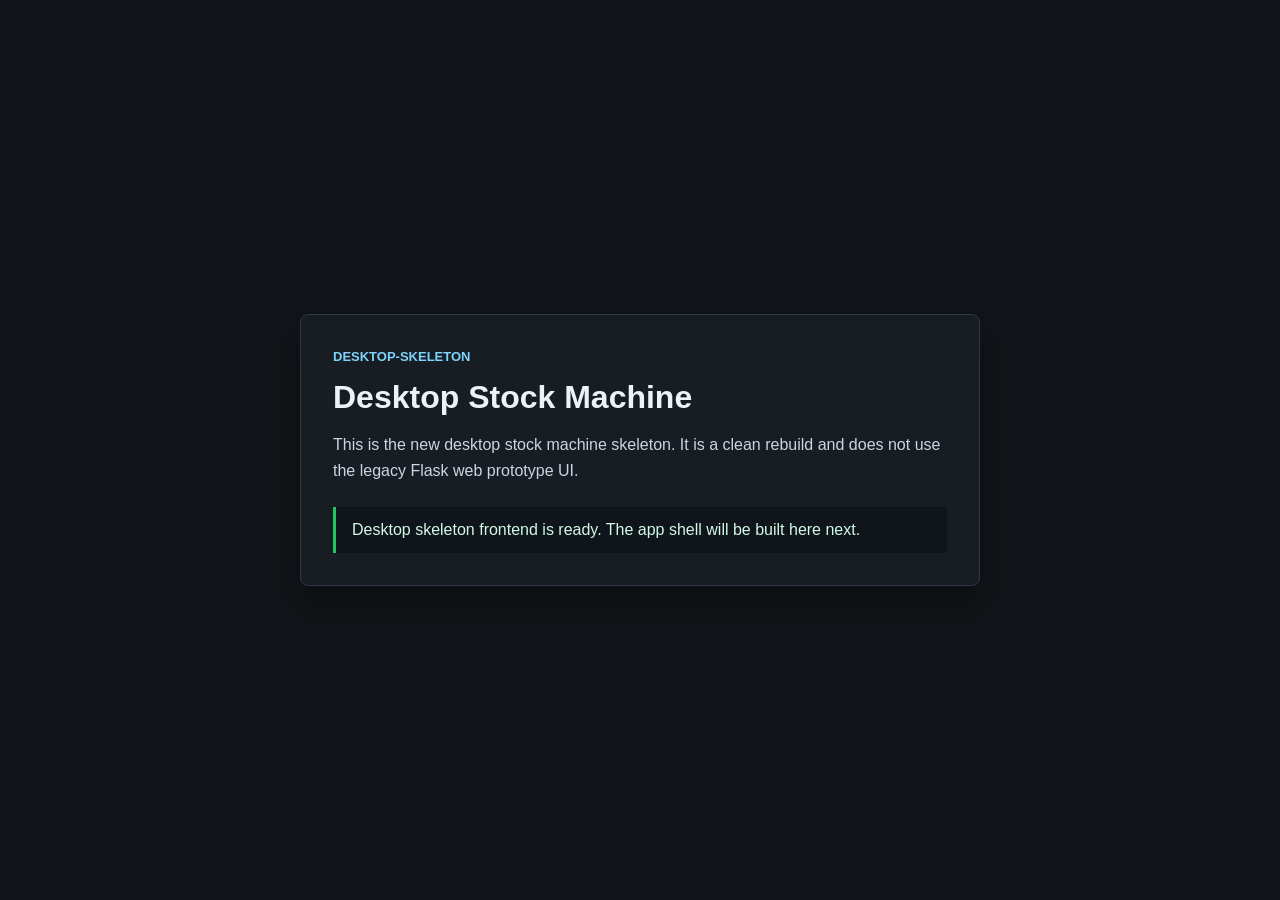
==== desktop_stock_machine/frontend/index.html @ 6f30753a "Create desktop stock machine skeleton" ====
<!doctype html>
<html lang="en">
  <head>
    <meta charset="utf-8">
    <meta name="viewport" content="width=device-width, initial-scale=1">
    <title>Desktop Stock Machine</title>
    <link rel="stylesheet" href="styles.css">
  </head>
  <body>
    <main class="shell">
      <section class="panel">
        <p class="eyebrow">desktop-skeleton</p>
        <h1>Desktop Stock Machine</h1>
        <p>
          This is the new desktop stock machine skeleton. It is a clean rebuild
          and does not use the legacy Flask web prototype UI.
        </p>
        <div id="placeholder" class="status">Loading desktop placeholder...</div>
      </section>
    </main>
    <script src="app.js"></script>
  </body>
</html>
---- desktop_stock_machine/frontend/styles.css ----
:root {
  color-scheme: dark;
  font-family: "Segoe UI", Arial, sans-serif;
  background: #111418;
  color: #edf2f7;
}

* {
  box-sizing: border-box;
}

body {
  margin: 0;
  min-height: 100vh;
  background: #111418;
}

.shell {
  display: grid;
  min-height: 100vh;
  place-items: center;
  padding: 32px;
}

.panel {
  width: min(680px, 100%);
  border: 1px solid #2f3742;
  border-radius: 8px;
  background: #181d24;
  padding: 32px;
  box-shadow: 0 18px 40px rgb(0 0 0 / 28%);
}

.eyebrow {
  margin: 0 0 12px;
  color: #7dd3fc;
  font-size: 13px;
  font-weight: 700;
  letter-spacing: 0;
  text-transform: uppercase;
}

h1 {
  margin: 0 0 16px;
  font-size: 32px;
  line-height: 1.15;
}

p {
  margin: 0 0 24px;
  color: #cbd5e1;
  line-height: 1.6;
}

.status {
  border-left: 3px solid #22c55e;
  background: #10151c;
  color: #d1fae5;
  padding: 14px 16px;
}
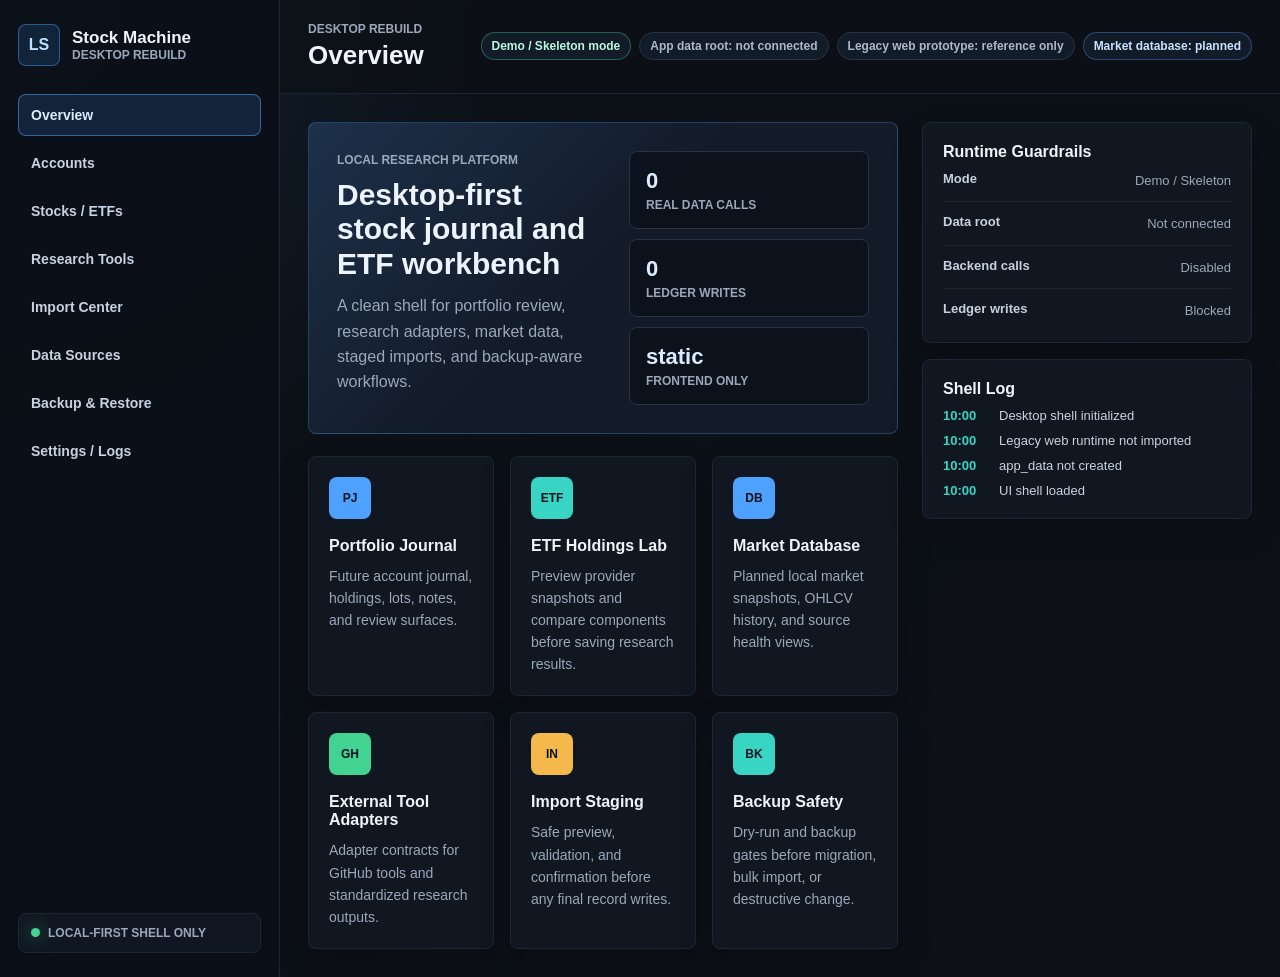
==== commit cf6a7dd3: "Build desktop UI shell" ====
--- a/desktop_stock_machine/frontend/index.html
+++ b/desktop_stock_machine/frontend/index.html
@@ -7,17 +7,236 @@
     <link rel="stylesheet" href="styles.css">
   </head>
   <body>
-    <main class="shell">
-      <section class="panel">
-        <p class="eyebrow">desktop-skeleton</p>
-        <h1>Desktop Stock Machine</h1>
-        <p>
-          This is the new desktop stock machine skeleton. It is a clean rebuild
-          and does not use the legacy Flask web prototype UI.
-        </p>
-        <div id="placeholder" class="status">Loading desktop placeholder...</div>
-      </section>
-    </main>
+    <div class="app-shell">
+      <aside class="sidebar" aria-label="Primary navigation">
+        <div class="brand">
+          <span class="brand-mark" aria-hidden="true">LS</span>
+          <div>
+            <div class="brand-title">Stock Machine</div>
+            <div class="brand-subtitle">Desktop rebuild</div>
+          </div>
+        </div>
+
+        <nav class="nav-list">
+          <button class="nav-item active" type="button" data-section-target="overview">Overview</button>
+          <button class="nav-item" type="button" data-section-target="accounts">Accounts</button>
+          <button class="nav-item" type="button" data-section-target="stocks">Stocks / ETFs</button>
+          <button class="nav-item" type="button" data-section-target="research">Research Tools</button>
+          <button class="nav-item" type="button" data-section-target="imports">Import Center</button>
+          <button class="nav-item" type="button" data-section-target="sources">Data Sources</button>
+          <button class="nav-item" type="button" data-section-target="backup">Backup &amp; Restore</button>
+          <button class="nav-item" type="button" data-section-target="settings">Settings / Logs</button>
+        </nav>
+
+        <div class="sidebar-footer">
+          <span class="signal-dot"></span>
+          Local-first shell only
+        </div>
+      </aside>
+
+      <main class="workspace">
+        <header class="topbar">
+          <div>
+            <p class="eyebrow">Desktop Rebuild</p>
+            <h1 id="section-title">Overview</h1>
+          </div>
+          <div class="status-strip" aria-label="Runtime status">
+            <span class="status-chip good">Demo / Skeleton mode</span>
+            <span class="status-chip muted">App data root: not connected</span>
+            <span class="status-chip muted">Legacy web prototype: reference only</span>
+            <span class="status-chip planned">Market database: planned</span>
+          </div>
+        </header>
+
+        <div class="content-grid">
+          <section class="section-stack">
+            <section class="page-section active" data-section="overview">
+              <div class="hero-panel">
+                <div>
+                  <p class="eyebrow">Local research platform</p>
+                  <h2>Desktop-first stock journal and ETF workbench</h2>
+                  <p>
+                    A clean shell for portfolio review, research adapters, market data,
+                    staged imports, and backup-aware workflows.
+                  </p>
+                </div>
+                <div class="hero-metrics" aria-label="Shell status">
+                  <div><strong>0</strong><span>real data calls</span></div>
+                  <div><strong>0</strong><span>ledger writes</span></div>
+                  <div><strong>static</strong><span>frontend only</span></div>
+                </div>
+              </div>
+
+              <div class="card-grid overview-cards">
+                <article class="card">
+                  <span class="card-icon journal">PJ</span>
+                  <h3>Portfolio Journal</h3>
+                  <p>Future account journal, holdings, lots, notes, and review surfaces.</p>
+                </article>
+                <article class="card">
+                  <span class="card-icon etf">ETF</span>
+                  <h3>ETF Holdings Lab</h3>
+                  <p>Preview provider snapshots and compare components before saving research results.</p>
+                </article>
+                <article class="card">
+                  <span class="card-icon market">DB</span>
+                  <h3>Market Database</h3>
+                  <p>Planned local market snapshots, OHLCV history, and source health views.</p>
+                </article>
+                <article class="card">
+                  <span class="card-icon tool">GH</span>
+                  <h3>External Tool Adapters</h3>
+                  <p>Adapter contracts for GitHub tools and standardized research outputs.</p>
+                </article>
+                <article class="card">
+                  <span class="card-icon import">IN</span>
+                  <h3>Import Staging</h3>
+                  <p>Safe preview, validation, and confirmation before any final record writes.</p>
+                </article>
+                <article class="card">
+                  <span class="card-icon backup">BK</span>
+                  <h3>Backup Safety</h3>
+                  <p>Dry-run and backup gates before migration, bulk import, or destructive change.</p>
+                </article>
+              </div>
+            </section>
+
+            <section class="page-section" data-section="accounts" hidden>
+              <div class="section-heading">
+                <p class="eyebrow">Journal boundary</p>
+                <h2>Accounts</h2>
+                <p>Real profiles stay blocked until data-root wiring, backup, and migration safety are ready.</p>
+              </div>
+              <div class="card-grid">
+                <article class="card"><h3>Account summaries</h3><p>Placeholder for holdings, cash movements, and journal status.</p></article>
+                <article class="card"><h3>Ledger protection</h3><p>Confirmed records will require reviewed writes through core storage contracts.</p></article>
+                <article class="card warning"><h3>Real profile support blocked</h3><p>No private account data is loaded by this UI shell.</p></article>
+              </div>
+            </section>
+
+            <section class="page-section" data-section="stocks" hidden>
+              <div class="section-heading">
+                <p class="eyebrow">Research workspace</p>
+                <h2>Stocks / ETFs</h2>
+                <p>Desktop detail views will be rebuilt here instead of copying the old web prototype pages.</p>
+              </div>
+              <div class="card-grid">
+                <article class="card"><h3>Stock detail canvas</h3><p>Future charts, lots, notes, and market context in a desktop layout.</p></article>
+                <article class="card"><h3>ETF composition view</h3><p>Future holdings snapshots with provider source and as-of metadata.</p></article>
+                <article class="card"><h3>Research result library</h3><p>Saved outputs will remain separate from confirmed personal ledger records.</p></article>
+              </div>
+            </section>
+
+            <section class="page-section" data-section="research" hidden>
+              <div class="section-heading">
+                <p class="eyebrow">Adapter platform</p>
+                <h2>Research Tools</h2>
+                <p>Future external tools will be normalized before users preview and save results.</p>
+              </div>
+
+              <div class="flow-panel">
+                <div class="flow-step">GitHub tool</div>
+                <div class="flow-arrow">to</div>
+                <div class="flow-step">Adapter</div>
+                <div class="flow-arrow">to</div>
+                <div class="flow-step">Standardized output</div>
+                <div class="flow-arrow">to</div>
+                <div class="flow-step">Preview</div>
+                <div class="flow-arrow">to</div>
+                <div class="flow-step locked">Save as research result</div>
+              </div>
+
+              <div class="chip-row">
+                <span class="status-chip planned">CSV / JSON adapter</span>
+                <span class="status-chip planned">Subprocess runner</span>
+                <span class="status-chip planned">Plugin registry planned</span>
+                <span class="status-chip danger">Ledger write blocked</span>
+              </div>
+
+              <div class="card-grid">
+                <article class="card"><h3>Tool isolation</h3><p>Adapters will translate tool outputs before anything reaches review surfaces.</p></article>
+                <article class="card"><h3>Preview first</h3><p>Generated research stays staged until explicitly saved as a research result.</p></article>
+              </div>
+            </section>
+
+            <section class="page-section" data-section="imports" hidden>
+              <div class="section-heading">
+                <p class="eyebrow">Reviewed workflow</p>
+                <h2>Import Center</h2>
+                <p>Imports will use preview, validation, and confirmation before any durable writes.</p>
+              </div>
+              <div class="card-grid">
+                <article class="card warning"><h3>Dry-run required</h3><p>Import candidates must be inspected before final acceptance.</p></article>
+                <article class="card warning"><h3>User confirmation required</h3><p>No import result should write confirmed records without explicit approval.</p></article>
+                <article class="card"><h3>Staging reports</h3><p>Future validation results will show skipped rows, warnings, and blockers.</p></article>
+              </div>
+            </section>
+
+            <section class="page-section" data-section="sources" hidden>
+              <div class="section-heading">
+                <p class="eyebrow">Market data center</p>
+                <h2>Data Sources</h2>
+                <p>Provider actions remain manual-trigger and preview-oriented in this shell.</p>
+              </div>
+              <div class="card-grid">
+                <article class="card"><h3>ETF provider preview</h3><p>Future provider fetches will preview data before confirmed snapshots.</p></article>
+                <article class="card"><h3>Manual CSV fallback</h3><p>Local files can become a controlled fallback path after validation.</p></article>
+                <article class="card"><h3>Market snapshot database</h3><p>Planned local research database for quotes, OHLCV, and snapshot metadata.</p></article>
+                <article class="card warning"><h3>Provider cache is not source of truth</h3><p>Raw cache and diagnostics stay temporary and ignored.</p></article>
+              </div>
+            </section>
+
+            <section class="page-section" data-section="backup" hidden>
+              <div class="section-heading">
+                <p class="eyebrow">Data safety</p>
+                <h2>Backup &amp; Restore</h2>
+                <p>Migration and risky writes will be blocked until the safety contract is implemented.</p>
+              </div>
+              <div class="card-grid">
+                <article class="card warning"><h3>Dry-run required</h3><p>Source and target paths must be reviewed before any migration write.</p></article>
+                <article class="card warning"><h3>Backup required</h3><p>Backup creation must succeed before migration or destructive changes.</p></article>
+                <article class="card warning"><h3>No silent migration</h3><p>The desktop product will not move web prototype data automatically.</p></article>
+              </div>
+            </section>
+
+            <section class="page-section" data-section="settings" hidden>
+              <div class="section-heading">
+                <p class="eyebrow">Configuration</p>
+                <h2>Settings / Logs</h2>
+                <p>Runtime settings are placeholders until desktop data-root status is wired.</p>
+              </div>
+              <div class="card-grid">
+                <article class="card"><h3>App data root</h3><p>Not connected. This shell does not create or populate `app_data/`.</p></article>
+                <article class="card"><h3>Legacy boundary</h3><p>The Flask web prototype remains a reference and is not imported here.</p></article>
+                <article class="card"><h3>Provider config</h3><p>No local provider configuration is loaded by the static UI.</p></article>
+              </div>
+            </section>
+          </section>
+
+          <aside class="inspector" aria-label="Status and log panel">
+            <section class="inspector-card">
+              <h2>Runtime Guardrails</h2>
+              <dl>
+                <div><dt>Mode</dt><dd>Demo / Skeleton</dd></div>
+                <div><dt>Data root</dt><dd>Not connected</dd></div>
+                <div><dt>Backend calls</dt><dd>Disabled</dd></div>
+                <div><dt>Ledger writes</dt><dd>Blocked</dd></div>
+              </dl>
+            </section>
+
+            <section class="inspector-card">
+              <h2>Shell Log</h2>
+              <ol class="log-list">
+                <li><span>10:00</span> Desktop shell initialized</li>
+                <li><span>10:00</span> Legacy web runtime not imported</li>
+                <li><span>10:00</span> app_data not created</li>
+                <li><span>10:00</span> UI shell loaded</li>
+              </ol>
+            </section>
+          </aside>
+        </div>
+      </main>
+    </div>
     <script src="app.js"></script>
   </body>
 </html>
--- a/desktop_stock_machine/frontend/styles.css
+++ b/desktop_stock_machine/frontend/styles.css
@@ -1,8 +1,21 @@
 :root {
   color-scheme: dark;
   font-family: "Segoe UI", Arial, sans-serif;
-  background: #111418;
-  color: #edf2f7;
+  background: #0d1117;
+  color: #eef4ff;
+  --bg: #0d1117;
+  --panel: #121822;
+  --panel-strong: #171f2c;
+  --line: #273244;
+  --line-soft: #1d2634;
+  --text: #eef4ff;
+  --muted: #9aa8ba;
+  --soft: #c7d2e1;
+  --blue: #4ea1ff;
+  --cyan: #39d5c4;
+  --green: #42d392;
+  --amber: #f5b84b;
+  --red: #ff6b6b;
 }
 
 * {
@@ -12,49 +25,511 @@
 body {
   margin: 0;
   min-height: 100vh;
-  background: #111418;
-}
-
-.shell {
-  display: grid;
+  background:
+    radial-gradient(circle at top left, rgb(78 161 255 / 12%), transparent 32rem),
+    linear-gradient(135deg, #0b1017, var(--bg));
+  color: var(--text);
+}
+
+.app-shell {
+  display: flex;
   min-height: 100vh;
+}
+
+.sidebar {
+  display: flex;
+  width: 280px;
+  min-height: 100vh;
+  flex: 0 0 280px;
+  flex-direction: column;
+  gap: 28px;
+  border-right: 1px solid var(--line-soft);
+  background: rgb(11 16 23 / 92%);
+  padding: 24px 18px;
+}
+
+.brand {
+  display: flex;
+  align-items: center;
+  gap: 12px;
+  min-width: 0;
+}
+
+.brand-mark {
+  display: grid;
+  width: 42px;
+  height: 42px;
+  flex: 0 0 auto;
   place-items: center;
-  padding: 32px;
-}
-
-.panel {
-  width: min(680px, 100%);
-  border: 1px solid #2f3742;
-  border-radius: 8px;
-  background: #181d24;
-  padding: 32px;
-  box-shadow: 0 18px 40px rgb(0 0 0 / 28%);
-}
-
+  border: 1px solid rgb(78 161 255 / 45%);
+  border-radius: 8px;
+  background: #11243a;
+  color: #bfe0ff;
+  font-weight: 800;
+}
+
+.brand-title {
+  overflow: hidden;
+  color: var(--text);
+  font-size: 17px;
+  font-weight: 800;
+  text-overflow: ellipsis;
+  white-space: nowrap;
+}
+
+.brand-subtitle,
+.sidebar-footer,
 .eyebrow {
-  margin: 0 0 12px;
-  color: #7dd3fc;
-  font-size: 13px;
+  color: var(--muted);
+  font-size: 12px;
   font-weight: 700;
   letter-spacing: 0;
   text-transform: uppercase;
 }
 
-h1 {
-  margin: 0 0 16px;
-  font-size: 32px;
+.nav-list {
+  display: grid;
+  gap: 6px;
+}
+
+.nav-item {
+  width: 100%;
+  min-height: 42px;
+  border: 1px solid transparent;
+  border-radius: 8px;
+  background: transparent;
+  color: var(--soft);
+  cursor: pointer;
+  font: inherit;
+  font-size: 14px;
+  font-weight: 650;
+  line-height: 1.2;
+  padding: 10px 12px;
+  text-align: left;
+}
+
+.nav-item:hover,
+.nav-item:focus-visible {
+  border-color: var(--line);
+  background: #141d29;
+  color: var(--text);
+  outline: none;
+}
+
+.nav-item.active {
+  border-color: rgb(78 161 255 / 54%);
+  background: #132339;
+  color: #dcecff;
+}
+
+.sidebar-footer {
+  display: flex;
+  align-items: center;
+  gap: 8px;
+  margin-top: auto;
+  border: 1px solid var(--line-soft);
+  border-radius: 8px;
+  background: #101722;
+  padding: 12px;
+}
+
+.signal-dot {
+  width: 9px;
+  height: 9px;
+  border-radius: 999px;
+  background: var(--green);
+  box-shadow: 0 0 18px rgb(66 211 146 / 65%);
+}
+
+.workspace {
+  display: flex;
+  min-width: 0;
+  flex: 1;
+  flex-direction: column;
+}
+
+.topbar {
+  display: flex;
+  align-items: center;
+  justify-content: space-between;
+  gap: 20px;
+  border-bottom: 1px solid var(--line-soft);
+  background: rgb(13 17 23 / 82%);
+  padding: 22px 28px;
+}
+
+.topbar h1 {
+  margin: 5px 0 0;
+  font-size: 26px;
   line-height: 1.15;
 }
 
-p {
-  margin: 0 0 24px;
-  color: #cbd5e1;
-  line-height: 1.6;
-}
-
-.status {
-  border-left: 3px solid #22c55e;
-  background: #10151c;
-  color: #d1fae5;
-  padding: 14px 16px;
-}
+.status-strip,
+.chip-row {
+  display: flex;
+  flex-wrap: wrap;
+  gap: 8px;
+  justify-content: flex-end;
+}
+
+.status-chip {
+  display: inline-flex;
+  min-height: 28px;
+  align-items: center;
+  border: 1px solid var(--line);
+  border-radius: 999px;
+  background: #121b28;
+  color: var(--soft);
+  font-size: 12px;
+  font-weight: 750;
+  padding: 6px 10px;
+}
+
+.status-chip.good {
+  border-color: rgb(66 211 146 / 38%);
+  color: #bdf7dc;
+}
+
+.status-chip.muted {
+  color: #aeb9c8;
+}
+
+.status-chip.planned {
+  border-color: rgb(78 161 255 / 36%);
+  color: #c9e3ff;
+}
+
+.status-chip.danger {
+  border-color: rgb(255 107 107 / 42%);
+  color: #ffd1d1;
+}
+
+.content-grid {
+  display: grid;
+  grid-template-columns: minmax(0, 1fr) 330px;
+  gap: 24px;
+  min-height: 0;
+  padding: 28px;
+}
+
+.eyebrow {
+  margin: 0;
+}
+
+.section-stack,
+.page-section {
+  min-width: 0;
+}
+
+.page-section {
+  display: none;
+}
+
+.page-section.active {
+  display: grid;
+  gap: 22px;
+}
+
+.hero-panel {
+  display: grid;
+  grid-template-columns: minmax(0, 1.5fr) minmax(240px, 0.7fr);
+  gap: 24px;
+  overflow: hidden;
+  border: 1px solid rgb(78 161 255 / 28%);
+  border-radius: 8px;
+  background:
+    linear-gradient(135deg, rgb(78 161 255 / 16%), transparent 48%),
+    #131b28;
+  padding: 28px;
+}
+
+.hero-panel h2,
+.section-heading h2 {
+  margin: 8px 0 12px;
+  font-size: 30px;
+  line-height: 1.15;
+}
+
+.hero-panel p,
+.section-heading p,
+.card p,
+.inspector-card dd {
+  color: var(--muted);
+  line-height: 1.58;
+}
+
+.hero-panel p,
+.section-heading p {
+  max-width: 760px;
+  margin: 0;
+}
+
+.hero-metrics {
+  display: grid;
+  gap: 10px;
+}
+
+.hero-metrics div {
+  border: 1px solid var(--line);
+  border-radius: 8px;
+  background: rgb(9 14 22 / 64%);
+  padding: 16px;
+}
+
+.hero-metrics strong,
+.hero-metrics span {
+  display: block;
+}
+
+.hero-metrics strong {
+  color: #dcecff;
+  font-size: 22px;
+}
+
+.hero-metrics span {
+  margin-top: 4px;
+  color: var(--muted);
+  font-size: 12px;
+  font-weight: 700;
+  text-transform: uppercase;
+}
+
+.card-grid {
+  display: grid;
+  grid-template-columns: repeat(3, minmax(0, 1fr));
+  gap: 16px;
+}
+
+.overview-cards {
+  grid-template-columns: repeat(3, minmax(0, 1fr));
+}
+
+.card,
+.inspector-card,
+.flow-panel {
+  border: 1px solid var(--line-soft);
+  border-radius: 8px;
+  background: rgb(18 24 34 / 92%);
+  box-shadow: 0 14px 34px rgb(0 0 0 / 20%);
+}
+
+.card {
+  min-height: 174px;
+  padding: 20px;
+}
+
+.card.warning {
+  border-color: rgb(245 184 75 / 32%);
+  background: rgb(38 30 18 / 80%);
+}
+
+.card h3,
+.inspector-card h2 {
+  margin: 0 0 10px;
+  color: var(--text);
+  font-size: 16px;
+}
+
+.card p {
+  margin: 0;
+  font-size: 14px;
+}
+
+.card-icon {
+  display: inline-grid;
+  width: 42px;
+  height: 42px;
+  place-items: center;
+  margin-bottom: 18px;
+  border-radius: 8px;
+  color: #06121d;
+  font-size: 12px;
+  font-weight: 900;
+}
+
+.card-icon.journal,
+.card-icon.market {
+  background: var(--blue);
+}
+
+.card-icon.etf,
+.card-icon.backup {
+  background: var(--cyan);
+}
+
+.card-icon.tool {
+  background: var(--green);
+}
+
+.card-icon.import {
+  background: var(--amber);
+}
+
+.section-heading {
+  border: 1px solid var(--line-soft);
+  border-radius: 8px;
+  background: #111925;
+  padding: 24px;
+}
+
+.flow-panel {
+  display: grid;
+  grid-template-columns: repeat(9, auto);
+  align-items: center;
+  gap: 10px;
+  overflow-x: auto;
+  padding: 18px;
+}
+
+.flow-step {
+  min-width: 132px;
+  border: 1px solid rgb(78 161 255 / 34%);
+  border-radius: 8px;
+  background: #11243a;
+  color: #dbeafe;
+  font-size: 13px;
+  font-weight: 800;
+  padding: 14px;
+  text-align: center;
+}
+
+.flow-step.locked {
+  border-color: rgb(255 107 107 / 38%);
+  background: #311b22;
+  color: #ffd7d7;
+}
+
+.flow-arrow {
+  color: var(--muted);
+  font-size: 12px;
+  font-weight: 800;
+  text-transform: uppercase;
+}
+
+.inspector {
+  display: grid;
+  align-content: start;
+  gap: 16px;
+  min-width: 0;
+}
+
+.inspector-card {
+  padding: 20px;
+}
+
+.inspector-card dl {
+  display: grid;
+  gap: 12px;
+  margin: 0;
+}
+
+.inspector-card dl div {
+  display: flex;
+  justify-content: space-between;
+  gap: 16px;
+  border-bottom: 1px solid var(--line-soft);
+  padding-bottom: 10px;
+}
+
+.inspector-card dl div:last-child {
+  border-bottom: 0;
+  padding-bottom: 0;
+}
+
+.inspector-card dt {
+  color: var(--soft);
+  font-size: 13px;
+  font-weight: 800;
+}
+
+.inspector-card dd {
+  margin: 0;
+  font-size: 13px;
+  text-align: right;
+}
+
+.log-list {
+  display: grid;
+  gap: 10px;
+  margin: 0;
+  padding: 0;
+  list-style: none;
+}
+
+.log-list li {
+  display: grid;
+  grid-template-columns: 46px minmax(0, 1fr);
+  gap: 10px;
+  color: var(--soft);
+  font-size: 13px;
+}
+
+.log-list span {
+  color: var(--cyan);
+  font-weight: 800;
+}
+
+[hidden] {
+  display: none !important;
+}
+
+@media (max-width: 1100px) {
+  .app-shell {
+    display: block;
+  }
+
+  .sidebar {
+    width: 100%;
+    min-height: auto;
+    border-right: 0;
+    border-bottom: 1px solid var(--line-soft);
+  }
+
+  .nav-list {
+    grid-template-columns: repeat(4, minmax(0, 1fr));
+  }
+
+  .content-grid {
+    grid-template-columns: 1fr;
+  }
+
+  .inspector {
+    grid-template-columns: repeat(2, minmax(0, 1fr));
+  }
+}
+
+@media (max-width: 760px) {
+  .topbar,
+  .hero-panel {
+    grid-template-columns: 1fr;
+  }
+
+  .topbar {
+    align-items: flex-start;
+    flex-direction: column;
+  }
+
+  .status-strip,
+  .chip-row {
+    justify-content: flex-start;
+  }
+
+  .content-grid {
+    padding: 18px;
+  }
+
+  .nav-list,
+  .card-grid,
+  .overview-cards,
+  .inspector {
+    grid-template-columns: 1fr;
+  }
+
+  .flow-panel {
+    grid-template-columns: 1fr;
+  }
+
+  .flow-arrow {
+    text-align: center;
+  }
+}
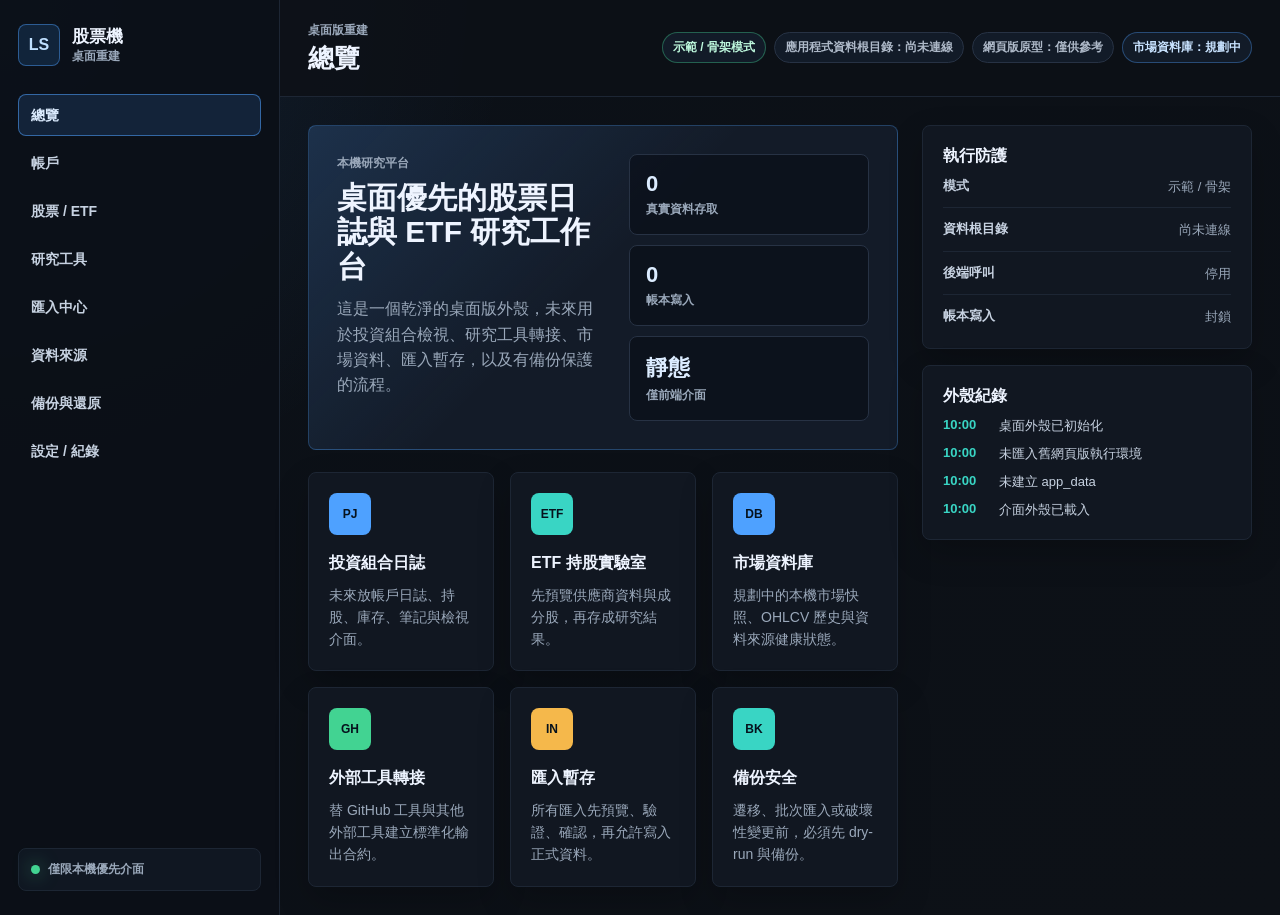
==== commit 13e8d723: "Add desktop UI language settings" ====
--- a/desktop_stock_machine/frontend/index.html
+++ b/desktop_stock_machine/frontend/index.html
@@ -1,50 +1,50 @@
 <!doctype html>
-<html lang="en">
+<html lang="zh-Hant">
   <head>
     <meta charset="utf-8">
     <meta name="viewport" content="width=device-width, initial-scale=1">
-    <title>Desktop Stock Machine</title>
+    <title>桌面股票機</title>
     <link rel="stylesheet" href="styles.css">
   </head>
   <body>
     <div class="app-shell">
-      <aside class="sidebar" aria-label="Primary navigation">
+      <aside class="sidebar" aria-label="主要導覽">
         <div class="brand">
           <span class="brand-mark" aria-hidden="true">LS</span>
           <div>
-            <div class="brand-title">Stock Machine</div>
-            <div class="brand-subtitle">Desktop rebuild</div>
+            <div class="brand-title" data-i18n="brand.title">股票機</div>
+            <div class="brand-subtitle" data-i18n="brand.subtitle">桌面重建</div>
           </div>
         </div>
 
         <nav class="nav-list">
-          <button class="nav-item active" type="button" data-section-target="overview">Overview</button>
-          <button class="nav-item" type="button" data-section-target="accounts">Accounts</button>
-          <button class="nav-item" type="button" data-section-target="stocks">Stocks / ETFs</button>
-          <button class="nav-item" type="button" data-section-target="research">Research Tools</button>
-          <button class="nav-item" type="button" data-section-target="imports">Import Center</button>
-          <button class="nav-item" type="button" data-section-target="sources">Data Sources</button>
-          <button class="nav-item" type="button" data-section-target="backup">Backup &amp; Restore</button>
-          <button class="nav-item" type="button" data-section-target="settings">Settings / Logs</button>
+          <button class="nav-item active" type="button" data-section-target="overview" data-i18n="nav.overview">總覽</button>
+          <button class="nav-item" type="button" data-section-target="accounts" data-i18n="nav.accounts">帳戶</button>
+          <button class="nav-item" type="button" data-section-target="stocks" data-i18n="nav.stocks">股票 / ETF</button>
+          <button class="nav-item" type="button" data-section-target="research" data-i18n="nav.research">研究工具</button>
+          <button class="nav-item" type="button" data-section-target="imports" data-i18n="nav.imports">匯入中心</button>
+          <button class="nav-item" type="button" data-section-target="sources" data-i18n="nav.sources">資料來源</button>
+          <button class="nav-item" type="button" data-section-target="backup" data-i18n="nav.backup">備份與還原</button>
+          <button class="nav-item" type="button" data-section-target="settings" data-i18n="nav.settings">設定 / 紀錄</button>
         </nav>
 
         <div class="sidebar-footer">
           <span class="signal-dot"></span>
-          Local-first shell only
+          <span data-i18n="sidebar.footer">僅限本機優先介面</span>
         </div>
       </aside>
 
       <main class="workspace">
         <header class="topbar">
           <div>
-            <p class="eyebrow">Desktop Rebuild</p>
-            <h1 id="section-title">Overview</h1>
+            <p class="eyebrow" data-i18n="top.eyebrow">桌面版重建</p>
+            <h1 id="section-title">總覽</h1>
           </div>
-          <div class="status-strip" aria-label="Runtime status">
-            <span class="status-chip good">Demo / Skeleton mode</span>
-            <span class="status-chip muted">App data root: not connected</span>
-            <span class="status-chip muted">Legacy web prototype: reference only</span>
-            <span class="status-chip planned">Market database: planned</span>
+          <div class="status-strip" aria-label="執行狀態">
+            <span class="status-chip good" data-i18n="status.mode">示範 / 骨架模式</span>
+            <span class="status-chip muted" data-i18n="status.dataRoot">應用程式資料根目錄：尚未連線</span>
+            <span class="status-chip muted" data-i18n="status.legacy">網頁版原型：僅供參考</span>
+            <span class="status-chip planned" data-i18n="status.market">市場資料庫：規劃中</span>
           </div>
         </header>
 
@@ -53,184 +53,192 @@
             <section class="page-section active" data-section="overview">
               <div class="hero-panel">
                 <div>
-                  <p class="eyebrow">Local research platform</p>
-                  <h2>Desktop-first stock journal and ETF workbench</h2>
-                  <p>
-                    A clean shell for portfolio review, research adapters, market data,
-                    staged imports, and backup-aware workflows.
+                  <p class="eyebrow" data-i18n="overview.eyebrow">本機研究平台</p>
+                  <h2 data-i18n="overview.title">桌面優先的股票日誌與 ETF 研究工作台</h2>
+                  <p data-i18n="overview.body">
+                    這是一個乾淨的桌面版外殼，未來用於投資組合檢視、研究工具轉接、市場資料、匯入暫存，以及有備份保護的流程。
                   </p>
                 </div>
-                <div class="hero-metrics" aria-label="Shell status">
-                  <div><strong>0</strong><span>real data calls</span></div>
-                  <div><strong>0</strong><span>ledger writes</span></div>
-                  <div><strong>static</strong><span>frontend only</span></div>
+                <div class="hero-metrics" aria-label="外殼狀態">
+                  <div><strong>0</strong><span data-i18n="metric.realCalls">真實資料存取</span></div>
+                  <div><strong>0</strong><span data-i18n="metric.ledgerWrites">帳本寫入</span></div>
+                  <div><strong data-i18n="metric.staticValue">靜態</strong><span data-i18n="metric.frontendOnly">僅前端介面</span></div>
                 </div>
               </div>
 
               <div class="card-grid overview-cards">
                 <article class="card">
                   <span class="card-icon journal">PJ</span>
-                  <h3>Portfolio Journal</h3>
-                  <p>Future account journal, holdings, lots, notes, and review surfaces.</p>
+                  <h3 data-i18n="card.journal.title">投資組合日誌</h3>
+                  <p data-i18n="card.journal.body">未來放帳戶日誌、持股、庫存、筆記與檢視介面。</p>
                 </article>
                 <article class="card">
                   <span class="card-icon etf">ETF</span>
-                  <h3>ETF Holdings Lab</h3>
-                  <p>Preview provider snapshots and compare components before saving research results.</p>
+                  <h3 data-i18n="card.etf.title">ETF 持股實驗室</h3>
+                  <p data-i18n="card.etf.body">先預覽供應商資料與成分股，再存成研究結果。</p>
                 </article>
                 <article class="card">
                   <span class="card-icon market">DB</span>
-                  <h3>Market Database</h3>
-                  <p>Planned local market snapshots, OHLCV history, and source health views.</p>
+                  <h3 data-i18n="card.market.title">市場資料庫</h3>
+                  <p data-i18n="card.market.body">規劃中的本機市場快照、OHLCV 歷史與資料來源健康狀態。</p>
                 </article>
                 <article class="card">
                   <span class="card-icon tool">GH</span>
-                  <h3>External Tool Adapters</h3>
-                  <p>Adapter contracts for GitHub tools and standardized research outputs.</p>
+                  <h3 data-i18n="card.adapters.title">外部工具轉接</h3>
+                  <p data-i18n="card.adapters.body">替 GitHub 工具與其他外部工具建立標準化輸出合約。</p>
                 </article>
                 <article class="card">
                   <span class="card-icon import">IN</span>
-                  <h3>Import Staging</h3>
-                  <p>Safe preview, validation, and confirmation before any final record writes.</p>
+                  <h3 data-i18n="card.import.title">匯入暫存</h3>
+                  <p data-i18n="card.import.body">所有匯入先預覽、驗證、確認，再允許寫入正式資料。</p>
                 </article>
                 <article class="card">
                   <span class="card-icon backup">BK</span>
-                  <h3>Backup Safety</h3>
-                  <p>Dry-run and backup gates before migration, bulk import, or destructive change.</p>
+                  <h3 data-i18n="card.backup.title">備份安全</h3>
+                  <p data-i18n="card.backup.body">遷移、批次匯入或破壞性變更前，必須先 dry-run 與備份。</p>
                 </article>
               </div>
             </section>
 
             <section class="page-section" data-section="accounts" hidden>
               <div class="section-heading">
-                <p class="eyebrow">Journal boundary</p>
-                <h2>Accounts</h2>
-                <p>Real profiles stay blocked until data-root wiring, backup, and migration safety are ready.</p>
-              </div>
-              <div class="card-grid">
-                <article class="card"><h3>Account summaries</h3><p>Placeholder for holdings, cash movements, and journal status.</p></article>
-                <article class="card"><h3>Ledger protection</h3><p>Confirmed records will require reviewed writes through core storage contracts.</p></article>
-                <article class="card warning"><h3>Real profile support blocked</h3><p>No private account data is loaded by this UI shell.</p></article>
+                <p class="eyebrow" data-i18n="accounts.eyebrow">帳務邊界</p>
+                <h2 data-i18n="accounts.title">帳戶</h2>
+                <p data-i18n="accounts.body">真實 profile 會先保持封鎖，直到 data root、備份與遷移安全規則完成。</p>
+              </div>
+              <div class="card-grid">
+                <article class="card"><h3 data-i18n="accounts.summary.title">帳戶摘要</h3><p data-i18n="accounts.summary.body">未來顯示持股、現金流與日誌狀態。</p></article>
+                <article class="card"><h3 data-i18n="accounts.guard.title">帳本保護</h3><p data-i18n="accounts.guard.body">確認資料必須透過 core storage 合約與審核寫入流程。</p></article>
+                <article class="card warning"><h3 data-i18n="accounts.blocked.title">真實 profile 尚未啟用</h3><p data-i18n="accounts.blocked.body">這個 UI shell 不會載入私人帳戶資料。</p></article>
               </div>
             </section>
 
             <section class="page-section" data-section="stocks" hidden>
               <div class="section-heading">
-                <p class="eyebrow">Research workspace</p>
-                <h2>Stocks / ETFs</h2>
-                <p>Desktop detail views will be rebuilt here instead of copying the old web prototype pages.</p>
-              </div>
-              <div class="card-grid">
-                <article class="card"><h3>Stock detail canvas</h3><p>Future charts, lots, notes, and market context in a desktop layout.</p></article>
-                <article class="card"><h3>ETF composition view</h3><p>Future holdings snapshots with provider source and as-of metadata.</p></article>
-                <article class="card"><h3>Research result library</h3><p>Saved outputs will remain separate from confirmed personal ledger records.</p></article>
+                <p class="eyebrow" data-i18n="stocks.eyebrow">研究工作區</p>
+                <h2 data-i18n="stocks.title">股票 / ETF</h2>
+                <p data-i18n="stocks.body">桌面版個股與 ETF 詳細頁會在這裡重做，不複製舊網頁版頁面。</p>
+              </div>
+              <div class="card-grid">
+                <article class="card"><h3 data-i18n="stocks.canvas.title">個股詳情畫布</h3><p data-i18n="stocks.canvas.body">未來放圖表、庫存、筆記與市場脈絡。</p></article>
+                <article class="card"><h3 data-i18n="stocks.etf.title">ETF 成分檢視</h3><p data-i18n="stocks.etf.body">未來顯示持股快照、資料來源、快照日期與中繼資料。</p></article>
+                <article class="card"><h3 data-i18n="stocks.library.title">研究結果庫</h3><p data-i18n="stocks.library.body">儲存的研究輸出會和個人確認帳本分開。</p></article>
               </div>
             </section>
 
             <section class="page-section" data-section="research" hidden>
               <div class="section-heading">
-                <p class="eyebrow">Adapter platform</p>
-                <h2>Research Tools</h2>
-                <p>Future external tools will be normalized before users preview and save results.</p>
+                <p class="eyebrow" data-i18n="research.eyebrow">轉接平台</p>
+                <h2 data-i18n="research.title">研究工具</h2>
+                <p data-i18n="research.body">未來外部工具輸出會先標準化，使用者預覽後才存成研究結果。</p>
               </div>
 
               <div class="flow-panel">
-                <div class="flow-step">GitHub tool</div>
-                <div class="flow-arrow">to</div>
-                <div class="flow-step">Adapter</div>
-                <div class="flow-arrow">to</div>
-                <div class="flow-step">Standardized output</div>
-                <div class="flow-arrow">to</div>
-                <div class="flow-step">Preview</div>
-                <div class="flow-arrow">to</div>
-                <div class="flow-step locked">Save as research result</div>
+                <div class="flow-step" data-i18n="flow.github">GitHub 工具</div>
+                <div class="flow-arrow" data-i18n="flow.to">到</div>
+                <div class="flow-step" data-i18n="flow.adapter">轉接器</div>
+                <div class="flow-arrow" data-i18n="flow.to">到</div>
+                <div class="flow-step" data-i18n="flow.output">標準化輸出</div>
+                <div class="flow-arrow" data-i18n="flow.to">到</div>
+                <div class="flow-step" data-i18n="flow.preview">預覽</div>
+                <div class="flow-arrow" data-i18n="flow.to">到</div>
+                <div class="flow-step locked" data-i18n="flow.save">存成研究結果</div>
               </div>
 
               <div class="chip-row">
-                <span class="status-chip planned">CSV / JSON adapter</span>
-                <span class="status-chip planned">Subprocess runner</span>
-                <span class="status-chip planned">Plugin registry planned</span>
-                <span class="status-chip danger">Ledger write blocked</span>
-              </div>
-
-              <div class="card-grid">
-                <article class="card"><h3>Tool isolation</h3><p>Adapters will translate tool outputs before anything reaches review surfaces.</p></article>
-                <article class="card"><h3>Preview first</h3><p>Generated research stays staged until explicitly saved as a research result.</p></article>
+                <span class="status-chip planned" data-i18n="research.chip.csv">CSV / JSON 轉接器</span>
+                <span class="status-chip planned" data-i18n="research.chip.runner">子程序執行器</span>
+                <span class="status-chip planned" data-i18n="research.chip.registry">外掛登錄表規劃中</span>
+                <span class="status-chip danger" data-i18n="research.chip.blocked">帳本寫入封鎖</span>
+              </div>
+
+              <div class="card-grid">
+                <article class="card"><h3 data-i18n="research.isolation.title">工具隔離</h3><p data-i18n="research.isolation.body">外部工具輸出必須先經過轉接器，才會進入審核畫面。</p></article>
+                <article class="card"><h3 data-i18n="research.preview.title">先預覽</h3><p data-i18n="research.preview.body">產生的研究資料會先停在暫存狀態，明確確認後才保存。</p></article>
               </div>
             </section>
 
             <section class="page-section" data-section="imports" hidden>
               <div class="section-heading">
-                <p class="eyebrow">Reviewed workflow</p>
-                <h2>Import Center</h2>
-                <p>Imports will use preview, validation, and confirmation before any durable writes.</p>
-              </div>
-              <div class="card-grid">
-                <article class="card warning"><h3>Dry-run required</h3><p>Import candidates must be inspected before final acceptance.</p></article>
-                <article class="card warning"><h3>User confirmation required</h3><p>No import result should write confirmed records without explicit approval.</p></article>
-                <article class="card"><h3>Staging reports</h3><p>Future validation results will show skipped rows, warnings, and blockers.</p></article>
+                <p class="eyebrow" data-i18n="imports.eyebrow">審核流程</p>
+                <h2 data-i18n="imports.title">匯入中心</h2>
+                <p data-i18n="imports.body">匯入資料會先預覽、驗證、確認，再允許持久寫入。</p>
+              </div>
+              <div class="card-grid">
+                <article class="card warning"><h3 data-i18n="imports.dryRun.title">必須 dry-run</h3><p data-i18n="imports.dryRun.body">匯入候選資料必須先檢查，不能直接接受。</p></article>
+                <article class="card warning"><h3 data-i18n="imports.confirm.title">需要使用者確認</h3><p data-i18n="imports.confirm.body">沒有明確同意前，匯入結果不能寫入確認資料。</p></article>
+                <article class="card"><h3 data-i18n="imports.report.title">暫存報告</h3><p data-i18n="imports.report.body">未來會顯示略過列、警告與阻擋原因。</p></article>
               </div>
             </section>
 
             <section class="page-section" data-section="sources" hidden>
               <div class="section-heading">
-                <p class="eyebrow">Market data center</p>
-                <h2>Data Sources</h2>
-                <p>Provider actions remain manual-trigger and preview-oriented in this shell.</p>
-              </div>
-              <div class="card-grid">
-                <article class="card"><h3>ETF provider preview</h3><p>Future provider fetches will preview data before confirmed snapshots.</p></article>
-                <article class="card"><h3>Manual CSV fallback</h3><p>Local files can become a controlled fallback path after validation.</p></article>
-                <article class="card"><h3>Market snapshot database</h3><p>Planned local research database for quotes, OHLCV, and snapshot metadata.</p></article>
-                <article class="card warning"><h3>Provider cache is not source of truth</h3><p>Raw cache and diagnostics stay temporary and ignored.</p></article>
+                <p class="eyebrow" data-i18n="sources.eyebrow">市場資料中心</p>
+                <h2 data-i18n="sources.title">資料來源</h2>
+                <p data-i18n="sources.body">供應商動作會維持手動觸發，並以預覽流程為主。</p>
+              </div>
+              <div class="card-grid">
+                <article class="card"><h3 data-i18n="sources.etf.title">ETF 供應商預覽</h3><p data-i18n="sources.etf.body">未來供應商抓取會先預覽，再確認成快照。</p></article>
+                <article class="card"><h3 data-i18n="sources.csv.title">手動 CSV 備援</h3><p data-i18n="sources.csv.body">本機檔案可在驗證後成為受控備援路徑。</p></article>
+                <article class="card"><h3 data-i18n="sources.snapshot.title">市場快照資料庫</h3><p data-i18n="sources.snapshot.body">規劃中的本機研究資料庫，保存報價、OHLCV 與 metadata。</p></article>
+                <article class="card warning"><h3 data-i18n="sources.cache.title">Provider cache 不是事實來源</h3><p data-i18n="sources.cache.body">raw cache 與診斷資料只能暫存，且必須被忽略。</p></article>
               </div>
             </section>
 
             <section class="page-section" data-section="backup" hidden>
               <div class="section-heading">
-                <p class="eyebrow">Data safety</p>
-                <h2>Backup &amp; Restore</h2>
-                <p>Migration and risky writes will be blocked until the safety contract is implemented.</p>
-              </div>
-              <div class="card-grid">
-                <article class="card warning"><h3>Dry-run required</h3><p>Source and target paths must be reviewed before any migration write.</p></article>
-                <article class="card warning"><h3>Backup required</h3><p>Backup creation must succeed before migration or destructive changes.</p></article>
-                <article class="card warning"><h3>No silent migration</h3><p>The desktop product will not move web prototype data automatically.</p></article>
+                <p class="eyebrow" data-i18n="backup.eyebrow">資料安全</p>
+                <h2 data-i18n="backup.title">備份與還原</h2>
+                <p data-i18n="backup.body">遷移與高風險寫入會先封鎖，直到安全合約完成。</p>
+              </div>
+              <div class="card-grid">
+                <article class="card warning"><h3 data-i18n="backup.dryRun.title">必須 dry-run</h3><p data-i18n="backup.dryRun.body">任何遷移寫入前都要先檢查來源與目標路徑。</p></article>
+                <article class="card warning"><h3 data-i18n="backup.required.title">必須備份</h3><p data-i18n="backup.required.body">備份建立成功後，才可以進行遷移或破壞性變更。</p></article>
+                <article class="card warning"><h3 data-i18n="backup.silent.title">不允許靜默遷移</h3><p data-i18n="backup.silent.body">桌面版不會自動搬動網頁版 prototype 的資料。</p></article>
               </div>
             </section>
 
             <section class="page-section" data-section="settings" hidden>
               <div class="section-heading">
-                <p class="eyebrow">Configuration</p>
-                <h2>Settings / Logs</h2>
-                <p>Runtime settings are placeholders until desktop data-root status is wired.</p>
-              </div>
-              <div class="card-grid">
-                <article class="card"><h3>App data root</h3><p>Not connected. This shell does not create or populate `app_data/`.</p></article>
-                <article class="card"><h3>Legacy boundary</h3><p>The Flask web prototype remains a reference and is not imported here.</p></article>
-                <article class="card"><h3>Provider config</h3><p>No local provider configuration is loaded by the static UI.</p></article>
+                <p class="eyebrow" data-i18n="settings.eyebrow">偏好設定</p>
+                <h2 data-i18n="settings.title">設定 / 紀錄</h2>
+                <p data-i18n="settings.body">目前只有靜態設定介面；未來會接上資料根目錄狀態與桌面設定檔。</p>
+              </div>
+              <div class="card-grid settings-grid">
+                <article class="card settings-card">
+                  <h3 data-i18n="settings.language.title">介面語言</h3>
+                  <p data-i18n="settings.language.body">語言切換只影響目前畫面，現在不會寫入檔案或瀏覽器儲存空間。</p>
+                  <div class="language-control" aria-label="介面語言">
+                    <button class="language-button active" type="button" data-lang-option="zh-Hant" aria-pressed="true" data-i18n="settings.language.zh">繁體中文</button>
+                    <button class="language-button" type="button" data-lang-option="en" aria-pressed="false" data-i18n="settings.language.en">English</button>
+                  </div>
+                  <p class="setting-note"><span data-i18n="settings.language.currentLabel">目前語言：</span><strong data-language-label>繁體中文</strong></p>
+                </article>
+                <article class="card"><h3 data-i18n="settings.dataRoot.title">應用程式資料根目錄</h3><p data-i18n="settings.dataRoot.body">尚未連線。這個介面外殼不會建立或填入 `app_data/`。</p></article>
+                <article class="card"><h3 data-i18n="settings.legacy.title">舊版邊界</h3><p data-i18n="settings.legacy.body">Flask 網頁版原型僅作參考，這裡不會匯入。</p></article>
+                <article class="card"><h3 data-i18n="settings.provider.title">資料供應商設定</h3><p data-i18n="settings.provider.body">靜態介面不會讀取本機供應商設定。</p></article>
               </div>
             </section>
           </section>
 
-          <aside class="inspector" aria-label="Status and log panel">
+          <aside class="inspector" aria-label="狀態與紀錄面板">
             <section class="inspector-card">
-              <h2>Runtime Guardrails</h2>
+              <h2 data-i18n="inspector.guardrails">執行防護</h2>
               <dl>
-                <div><dt>Mode</dt><dd>Demo / Skeleton</dd></div>
-                <div><dt>Data root</dt><dd>Not connected</dd></div>
-                <div><dt>Backend calls</dt><dd>Disabled</dd></div>
-                <div><dt>Ledger writes</dt><dd>Blocked</dd></div>
+                <div><dt data-i18n="guard.mode">模式</dt><dd data-i18n="guard.modeValue">示範 / 骨架</dd></div>
+                <div><dt data-i18n="guard.dataRoot">資料根目錄</dt><dd data-i18n="guard.dataRootValue">尚未連線</dd></div>
+                <div><dt data-i18n="guard.backend">後端呼叫</dt><dd data-i18n="guard.backendValue">停用</dd></div>
+                <div><dt data-i18n="guard.ledger">帳本寫入</dt><dd data-i18n="guard.ledgerValue">封鎖</dd></div>
               </dl>
             </section>
 
             <section class="inspector-card">
-              <h2>Shell Log</h2>
+              <h2 data-i18n="inspector.log">外殼紀錄</h2>
               <ol class="log-list">
-                <li><span>10:00</span> Desktop shell initialized</li>
-                <li><span>10:00</span> Legacy web runtime not imported</li>
-                <li><span>10:00</span> app_data not created</li>
-                <li><span>10:00</span> UI shell loaded</li>
+                <li><span>10:00</span> <span data-i18n="log.initialized">桌面外殼已初始化</span></li>
+                <li><span>10:00</span> <span data-i18n="log.legacy">未匯入舊網頁版執行環境</span></li>
+                <li><span>10:00</span> <span data-i18n="log.appData">未建立 app_data</span></li>
+                <li><span>10:00</span> <span data-i18n="log.loaded">介面外殼已載入</span></li>
               </ol>
             </section>
           </aside>
--- a/desktop_stock_machine/frontend/styles.css
+++ b/desktop_stock_machine/frontend/styles.css
@@ -335,6 +335,59 @@
   font-size: 14px;
 }
 
+.settings-grid {
+  align-items: stretch;
+}
+
+.settings-card {
+  grid-column: span 2;
+}
+
+.language-control {
+  display: inline-flex;
+  gap: 8px;
+  margin-top: 18px;
+  border: 1px solid var(--line-soft);
+  border-radius: 8px;
+  background: #101722;
+  padding: 6px;
+}
+
+.language-button {
+  min-height: 34px;
+  border: 1px solid transparent;
+  border-radius: 6px;
+  background: transparent;
+  color: var(--soft);
+  cursor: pointer;
+  font: inherit;
+  font-size: 13px;
+  font-weight: 800;
+  padding: 7px 12px;
+}
+
+.language-button:hover,
+.language-button:focus-visible {
+  border-color: var(--line);
+  color: var(--text);
+  outline: none;
+}
+
+.language-button.active {
+  border-color: rgb(78 161 255 / 52%);
+  background: #132339;
+  color: #dcecff;
+}
+
+.setting-note {
+  margin-top: 14px !important;
+  font-size: 13px !important;
+}
+
+.setting-note strong {
+  color: var(--text);
+}
+
 .card-icon {
   display: inline-grid;
   width: 42px;
@@ -464,9 +517,13 @@
   font-size: 13px;
 }
 
-.log-list span {
+.log-list li > span:first-child {
   color: var(--cyan);
   font-weight: 800;
+}
+
+.log-list li > span:last-child {
+  color: var(--soft);
 }
 
 [hidden] {
@@ -521,8 +578,10 @@
   .nav-list,
   .card-grid,
   .overview-cards,
+  .settings-card,
   .inspector {
     grid-template-columns: 1fr;
+    grid-column: auto;
   }
 
   .flow-panel {
